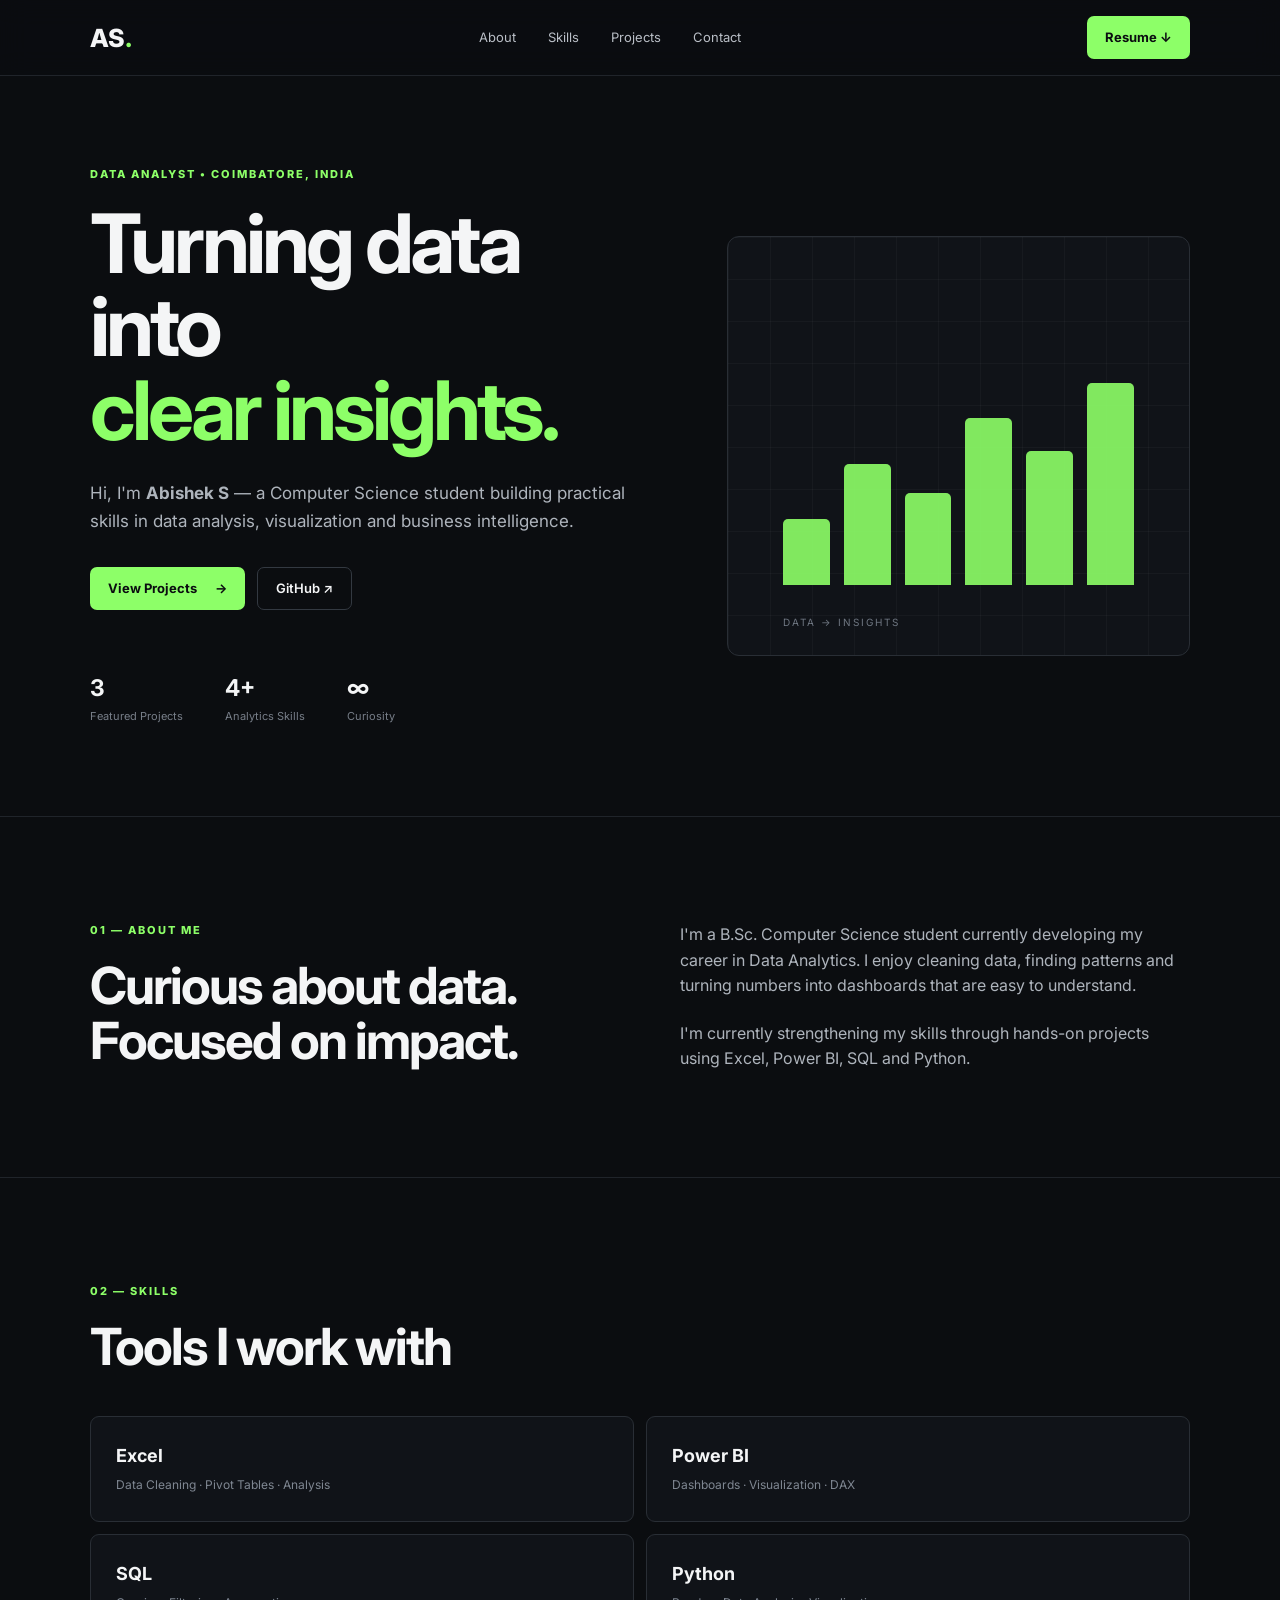
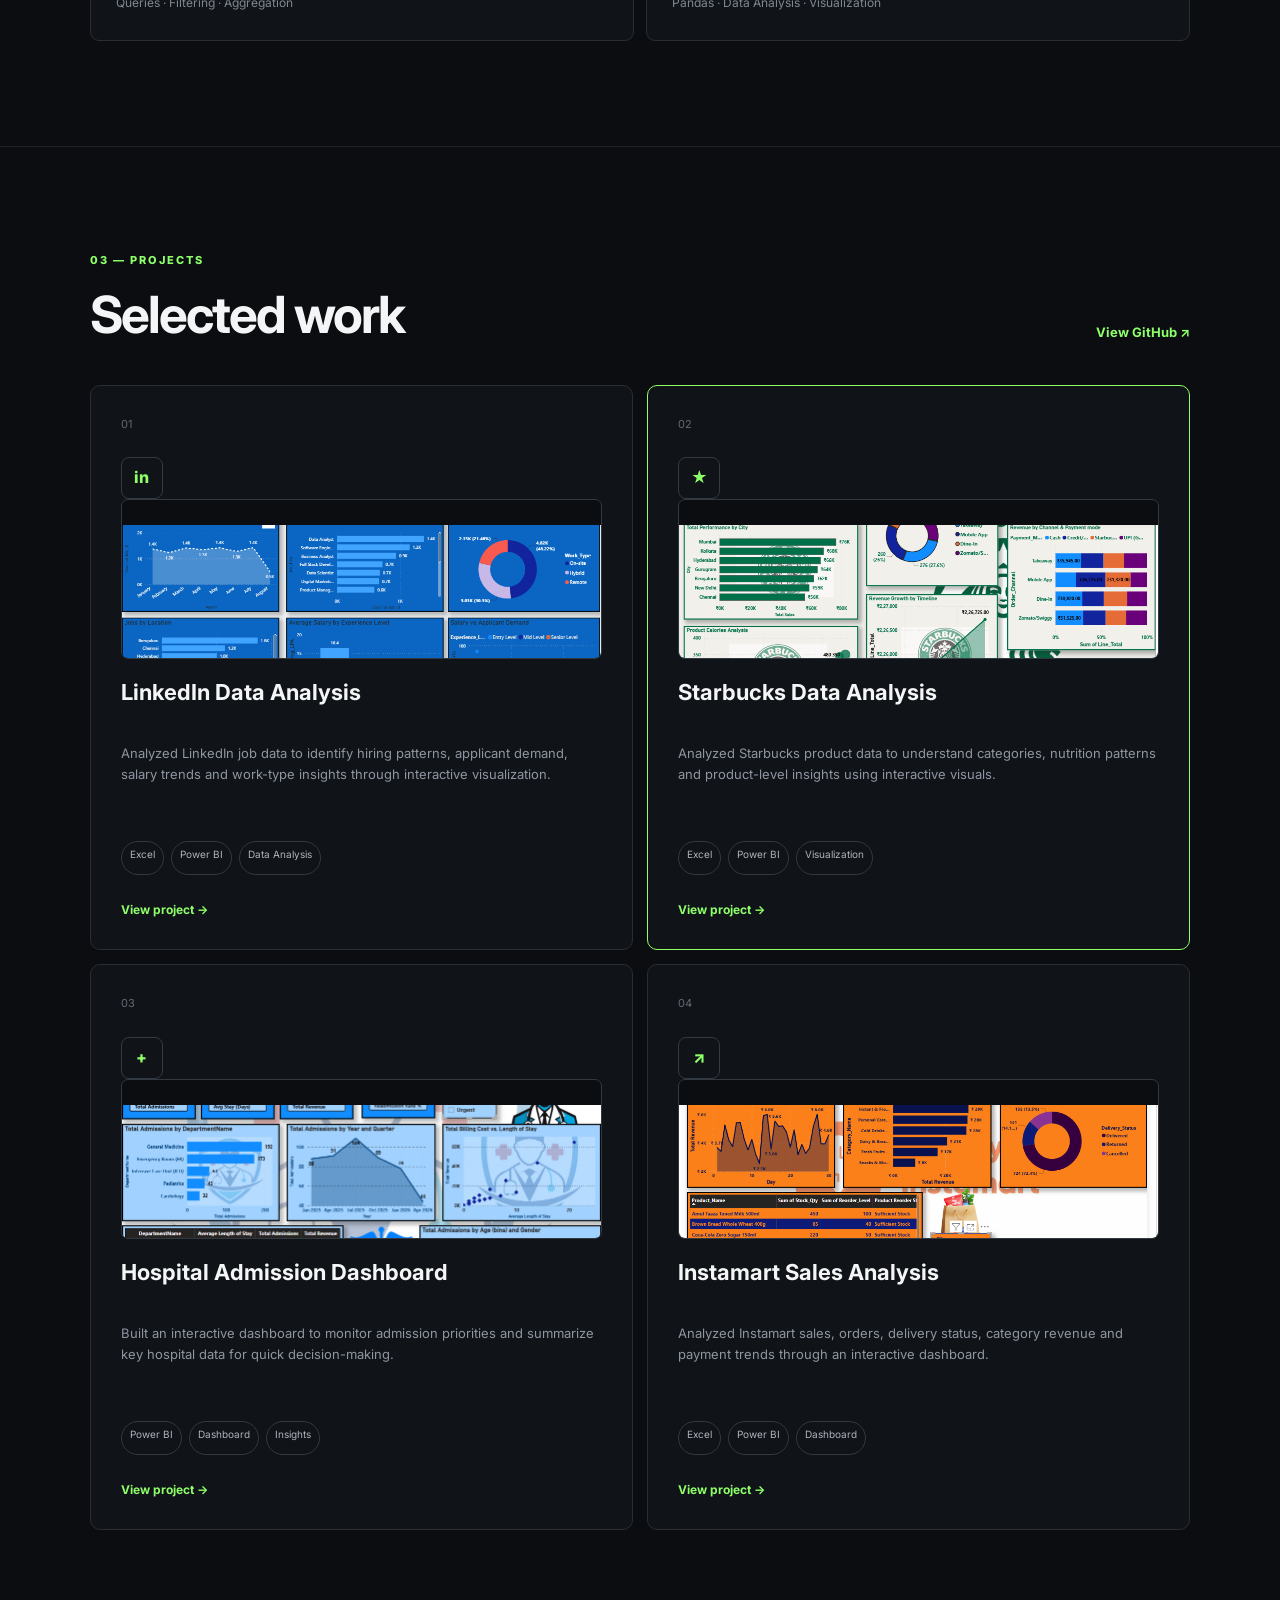
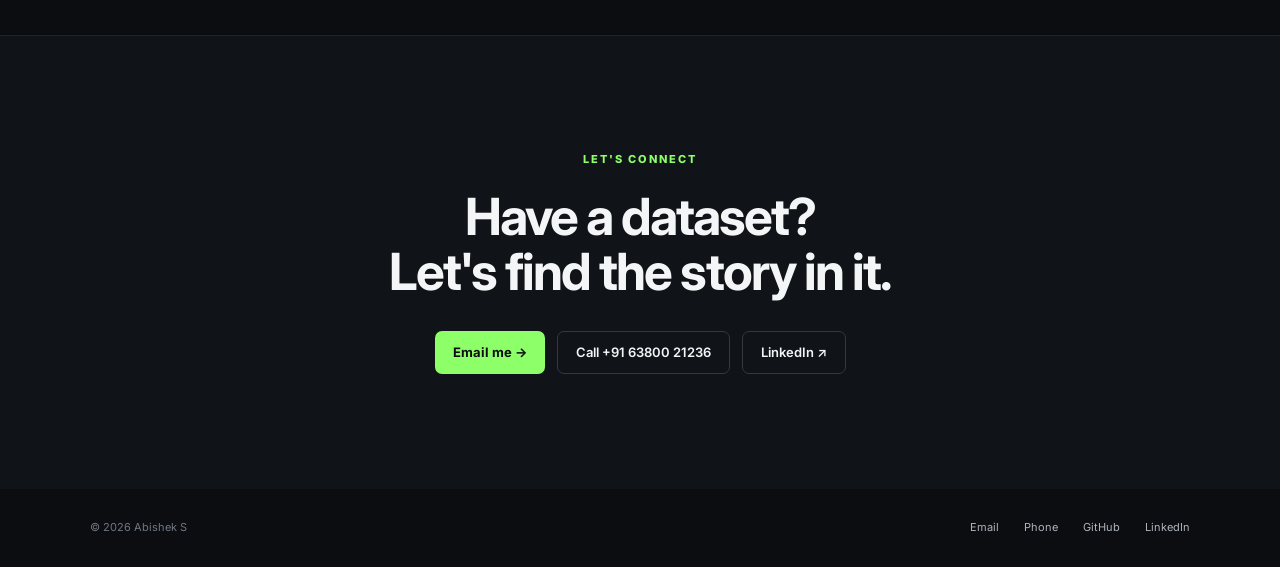
==== index-standalone.html @ acad7749 "Add files via upload" ====
<!DOCTYPE html>
<html lang="en">
<head>
  <meta charset="UTF-8">
  <meta name="viewport" content="width=device-width, initial-scale=1.0">
  <title>Abishek S | Data Analyst Portfolio</title>
  <meta name="description" content="Abishek S — Aspiring Data Analyst portfolio featuring LinkedIn, Starbucks and Hospital dashboard projects.">
  <link rel="preconnect" href="https://fonts.googleapis.com">
  <link rel="preconnect" href="https://fonts.gstatic.com" crossorigin>
  <link href="https://fonts.googleapis.com/css2?family=Inter:wght@400;500;600;700;800&display=swap" rel="stylesheet">
  <style>
*{box-sizing:border-box;margin:0;padding:0}html{scroll-behavior:smooth}body{font-family:Inter,Arial,sans-serif;background:#0b0d10;color:#f4f5f6;line-height:1.6}a{color:inherit;text-decoration:none}.nav{height:76px;display:flex;align-items:center;justify-content:space-between;padding:0 7%;border-bottom:1px solid #20242a;position:sticky;top:0;background:rgba(11,13,16,.88);backdrop-filter:blur(14px);z-index:10}.logo{font-size:25px;font-weight:800}.logo span,.eyebrow,.project-icon{color:#8dff68}.nav nav{display:flex;gap:32px}.nav nav a{font-size:13px;color:#b9bec6}.nav nav a:hover,.text-link:hover,footer a:hover{color:#8dff68}.nav-btn,.primary{background:#8dff68;color:#0b0d10;padding:11px 18px;border-radius:7px;font-weight:700;font-size:13px}.hero{min-height:690px;padding:90px 7%;display:grid;grid-template-columns:1.1fr .9fr;gap:70px;align-items:center;border-bottom:1px solid #20242a}.eyebrow{font-size:11px;font-weight:800;letter-spacing:2px;margin-bottom:18px}.hero h1{font-size:clamp(48px,7vw,82px);line-height:1.02;letter-spacing:-4px;margin-bottom:28px}.hero h1 span{color:#8dff68}.lead{max-width:620px;color:#aeb4bc;font-size:17px}.actions{display:flex;gap:12px;align-items:center;margin-top:32px}.primary{display:inline-flex;gap:18px;align-items:center}.secondary{border:1px solid #333941;padding:10px 18px;border-radius:7px;font-weight:600;font-size:13px}.quick-stats{display:flex;gap:42px;margin-top:60px}.quick-stats div{display:flex;flex-direction:column}.quick-stats strong{font-size:23px}.quick-stats span{font-size:11px;color:#777e88;margin-top:2px}.hero-card{height:420px;border:1px solid #292e35;background:#101318;position:relative;overflow:hidden;border-radius:12px}.grid-lines{position:absolute;inset:0;background-image:linear-gradient(#ffffff08 1px,transparent 1px),linear-gradient(90deg,#ffffff08 1px,transparent 1px);background-size:42px 42px}.chart{position:absolute;bottom:70px;left:12%;right:12%;height:220px;display:flex;align-items:end;gap:14px}.bar{flex:1;background:#8dff68;border-radius:5px 5px 0 0;opacity:.9}.b1{height:30%}.b2{height:55%}.b3{height:42%}.b4{height:76%}.b5{height:61%}.b6{height:92%}.chart-label{position:absolute;bottom:25px;left:12%;font-size:10px;letter-spacing:2px;color:#6f7782}.section{padding:105px 7%;border-bottom:1px solid #20242a}.split{display:grid;grid-template-columns:1fr 1fr;gap:80px}.section h2,.cta h2{font-size:clamp(34px,4vw,53px);line-height:1.08;letter-spacing:-2px}.about-text{max-width:600px;color:#aeb4bc;font-size:16px}.about-text p+p{margin-top:22px}.skill-grid{display:grid;grid-template-columns:repeat(2,1fr);gap:12px;margin-top:42px}.skill{padding:25px;border:1px solid #292e35;background:#101318;border-radius:9px}.skill b{font-size:18px;display:block}.skill span{color:#7f8792;font-size:12px}.section-head{display:flex;align-items:end;justify-content:space-between}.text-link{color:#8dff68;font-size:13px;font-weight:700}.project-grid{display:grid;grid-template-columns:repeat(3,1fr);gap:14px;margin-top:42px}.project{padding:30px;border:1px solid #292e35;background:#101318;border-radius:10px;min-height:365px;display:flex;flex-direction:column}.project.featured{border-color:#8dff68}.project-number{font-size:11px;color:#626a75}.project-icon{margin-top:24px;border:1px solid #343a42;width:42px;height:42px;border-radius:8px;display:grid;place-items:center;font-weight:800}.project h3{font-size:22px;margin:20px 0 10px}.project p{font-size:13px;color:#8e96a0}.tags{display:flex;flex-wrap:wrap;gap:7px;margin-top:20px}.tags span{font-size:10px;border:1px solid #333941;padding:4px 8px;border-radius:20px;color:#aeb4bc}.project>a{margin-top:auto;padding-top:25px;color:#8dff68;font-size:12px;font-weight:700}.cta{padding:115px 7%;text-align:center;background:#101318}.cta .eyebrow{margin-bottom:20px}.cta .actions{justify-content:center}footer{padding:30px 7%;display:flex;justify-content:space-between;color:#6f7782;font-size:11px}footer div{display:flex;gap:25px}footer a{color:#aeb4bc}@media(max-width:850px){.nav{padding:0 5%}.nav nav{display:none}.hero,.split{grid-template-columns:1fr}.hero{padding:70px 5%;min-height:auto}.hero-card{height:300px}.section{padding:75px 5%}.project-grid{grid-template-columns:1fr}.skill-grid{grid-template-columns:1fr}.quick-stats{gap:25px}.hero h1{letter-spacing:-2px}.section-head{align-items:start;gap:20px;flex-direction:column}footer{padding:25px 5%}}

.project-image{margin-top:18px;border:1px solid #333941;border-radius:7px;overflow:hidden;background:#0b0d10;height:135px;display:block}.project-image img{width:100%;height:100%;object-fit:cover;display:block}.project-image:hover{border-color:#8dff68}.project-placeholder{display:grid;place-items:center;text-align:center;color:#68717d;letter-spacing:.5px}.project-placeholder span{font-size:12px;font-weight:600}.project-placeholder small{font-size:9px;color:#4f5863;font-weight:400}.project h3{margin-top:16px}

/* Four-project layout */
.project-grid{grid-template-columns:repeat(2,minmax(0,1fr)) !important;align-items:stretch}
.project{display:flex;flex-direction:column;min-width:0}
.project-image{height:160px !important;display:block !important;overflow:hidden;border-radius:7px}
.project-image img{width:100%;height:100%;object-fit:cover;display:block}
.project h3{min-height:58px}
.project p{min-height:78px}
.project .tags{min-height:34px}
.project > a:last-child{margin-top:auto}
@media (max-width:800px){.project-grid{grid-template-columns:1fr !important}}

</style>
</head>
<body>
  <header class="nav">
    <a class="logo" href="#home">AS<span>.</span></a>
    <nav>
      <a href="#about">About</a>
      <a href="#skills">Skills</a>
      <a href="#projects">Projects</a>
      <a href="#contact">Contact</a>
    </nav>
    <a class="nav-btn" href="resume.pdf" download>Resume ↓</a>
  </header>

  <main>
    <section id="home" class="hero">
      <div class="hero-copy">
        <p class="eyebrow">DATA ANALYST • COIMBATORE, INDIA</p>
        <h1>Turning data into<br><span>clear insights.</span></h1>
        <p class="lead">Hi, I'm <strong>Abishek S</strong> — a Computer Science student building practical skills in data analysis, visualization and business intelligence.</p>
        <div class="actions">
          <a class="primary" href="#projects">View Projects <span>→</span></a>
          <a class="secondary" href="https://github.com/Abie8" target="_blank" rel="noopener">GitHub ↗</a>
        </div>
        <div class="quick-stats">
          <div><strong>3</strong><span>Featured Projects</span></div>
          <div><strong>4+</strong><span>Analytics Skills</span></div>
          <div><strong>∞</strong><span>Curiosity</span></div>
        </div>
      </div>
      <div class="hero-card">
        <div class="grid-lines"></div>
        <div class="chart">
          <div class="bar b1"></div><div class="bar b2"></div><div class="bar b3"></div>
          <div class="bar b4"></div><div class="bar b5"></div><div class="bar b6"></div>
        </div>
        <div class="chart-label">DATA → INSIGHTS</div>
      </div>
    </section>

    <section id="about" class="section split">
      <div>
        <p class="eyebrow">01 — ABOUT ME</p>
        <h2>Curious about data.<br>Focused on impact.</h2>
      </div>
      <div class="about-text">
        <p>I'm a B.Sc. Computer Science student currently developing my career in Data Analytics. I enjoy cleaning data, finding patterns and turning numbers into dashboards that are easy to understand.</p>
        <p>I'm currently strengthening my skills through hands-on projects using Excel, Power BI, SQL and Python.</p>
      </div>
    </section>

    <section id="skills" class="section">
      <p class="eyebrow">02 — SKILLS</p>
      <h2>Tools I work with</h2>
      <div class="skill-grid">
        <div class="skill"><b>Excel</b><span>Data Cleaning · Pivot Tables · Analysis</span></div>
        <div class="skill"><b>Power BI</b><span>Dashboards · Visualization · DAX</span></div>
        <div class="skill"><b>SQL</b><span>Queries · Filtering · Aggregation</span></div>
        <div class="skill"><b>Python</b><span>Pandas · Data Analysis · Visualization</span></div>
      </div>
    </section>

    <section id="projects" class="section">
      <div class="section-head">
        <div>
          <p class="eyebrow">03 — PROJECTS</p>
          <h2>Selected work</h2>
        </div>
        <a class="text-link" href="https://github.com/Abie8" target="_blank" rel="noopener">View GitHub ↗</a>
      </div>

      <div class="project-grid">
        <article class="project">
          <div class="project-number">01</div>
          <div class="project-icon">in</div>
          <a class="project-image" href="linkedin-dashboard.png" target="_blank" rel="noopener">
            <img src="linkedin-dashboard.png" alt="LinkedIn Data Analysis Dashboard">
          </a>
          <h3>LinkedIn Data Analysis</h3>
          <p>Analyzed LinkedIn job data to identify hiring patterns, applicant demand, salary trends and work-type insights through interactive visualization.</p>
          <div class="tags"><span>Excel</span><span>Power BI</span><span>Data Analysis</span></div>
          <a href="linkedin-dashboard.png" target="_blank" rel="noopener">View project →</a>
        </article>

        <article class="project featured">
          <div class="project-number">02</div>
          <div class="project-icon">★</div>
          <a class="project-image" href="starbucks-dashboard.png" target="_blank" rel="noopener">
            <img src="starbucks-dashboard.png" alt="Starbucks Revenue and Operations Dashboard">
          </a>
          <h3>Starbucks Data Analysis</h3>
          <p>Analyzed Starbucks product data to understand categories, nutrition patterns and product-level insights using interactive visuals.</p>
          <div class="tags"><span>Excel</span><span>Power BI</span><span>Visualization</span></div>
          <a href="starbucks-dashboard.png" target="_blank" rel="noopener">View project →</a>
        </article>

        <article class="project">
          <div class="project-number">03</div>
          <div class="project-icon">+</div>
          <a class="project-image" href="healthcare-dashboard.png" target="_blank" rel="noopener">
            <img src="healthcare-dashboard.png" alt="Healthcare Operations and Clinical Analytics Dashboard">
          </a>
          <h3>Hospital Admission Dashboard</h3>
          <p>Built an interactive dashboard to monitor admission priorities and summarize key hospital data for quick decision-making.</p>
          <div class="tags"><span>Power BI</span><span>Dashboard</span><span>Insights</span></div>
          <a href="healthcare-dashboard.png" target="_blank" rel="noopener">View project →</a>
        </article>

        <article class="project">
          <div class="project-number">04</div>
          <div class="project-icon">↗</div>
          <a class="project-image" href="instamart-dashboard.png" target="_blank" rel="noopener">
            <img src="instamart-dashboard.png" alt="Swiggy Instamart Sales Dashboard">
          </a>
          <h3>Instamart Sales Analysis</h3>
          <p>Analyzed Instamart sales, orders, delivery status, category revenue and payment trends through an interactive dashboard.</p>
          <div class="tags"><span>Excel</span><span>Power BI</span><span>Dashboard</span></div>
          <a href="instamart-dashboard.png" target="_blank" rel="noopener">View project →</a>
        </article>
      </div>
    </section>

    <section class="cta">
      <p class="eyebrow">LET'S CONNECT</p>
      <h2>Have a dataset?<br>Let's find the story in it.</h2>
      <div class="actions">
        <a class="primary" href="mailto:abisrinivasan1008@gmail.com">Email me →</a>
        <a class="secondary" href="tel:+916380021236">Call +91 63800 21236</a>
        <a class="secondary" href="https://www.linkedin.com/in/abishek-s-b000a7376/" target="_blank" rel="noopener">LinkedIn ↗</a>
      </div>
    </section>
  </main>

  <footer id="contact">
    <span>© 2026 Abishek S</span>
    <div>
      <a href="mailto:abisrinivasan1008@gmail.com">Email</a>
      <a href="tel:+916380021236">Phone</a>
      <a href="https://github.com/Abie8" target="_blank" rel="noopener">GitHub</a>
      <a href="https://www.linkedin.com/in/abishek-s-b000a7376/" target="_blank" rel="noopener">LinkedIn</a>
    </div>
  </footer>
  <script src="script.js"></script>
</body>
</html>
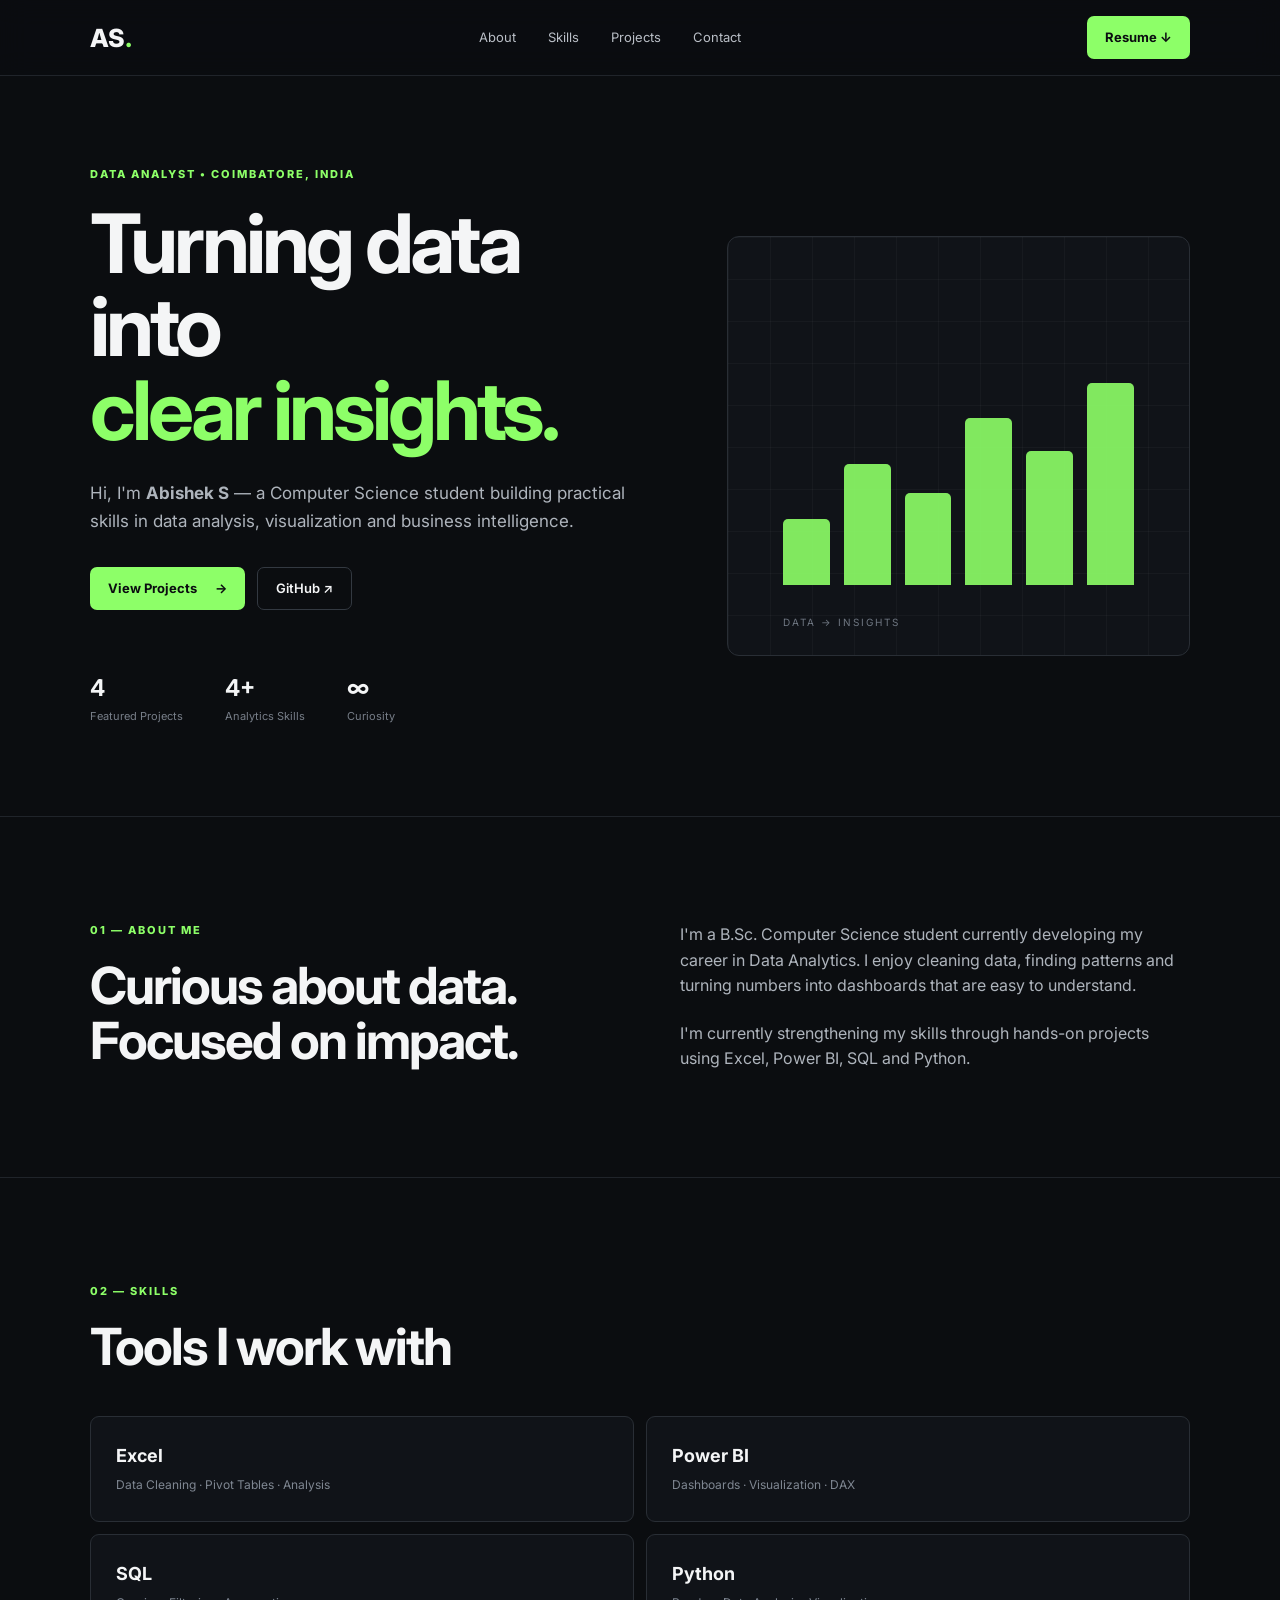
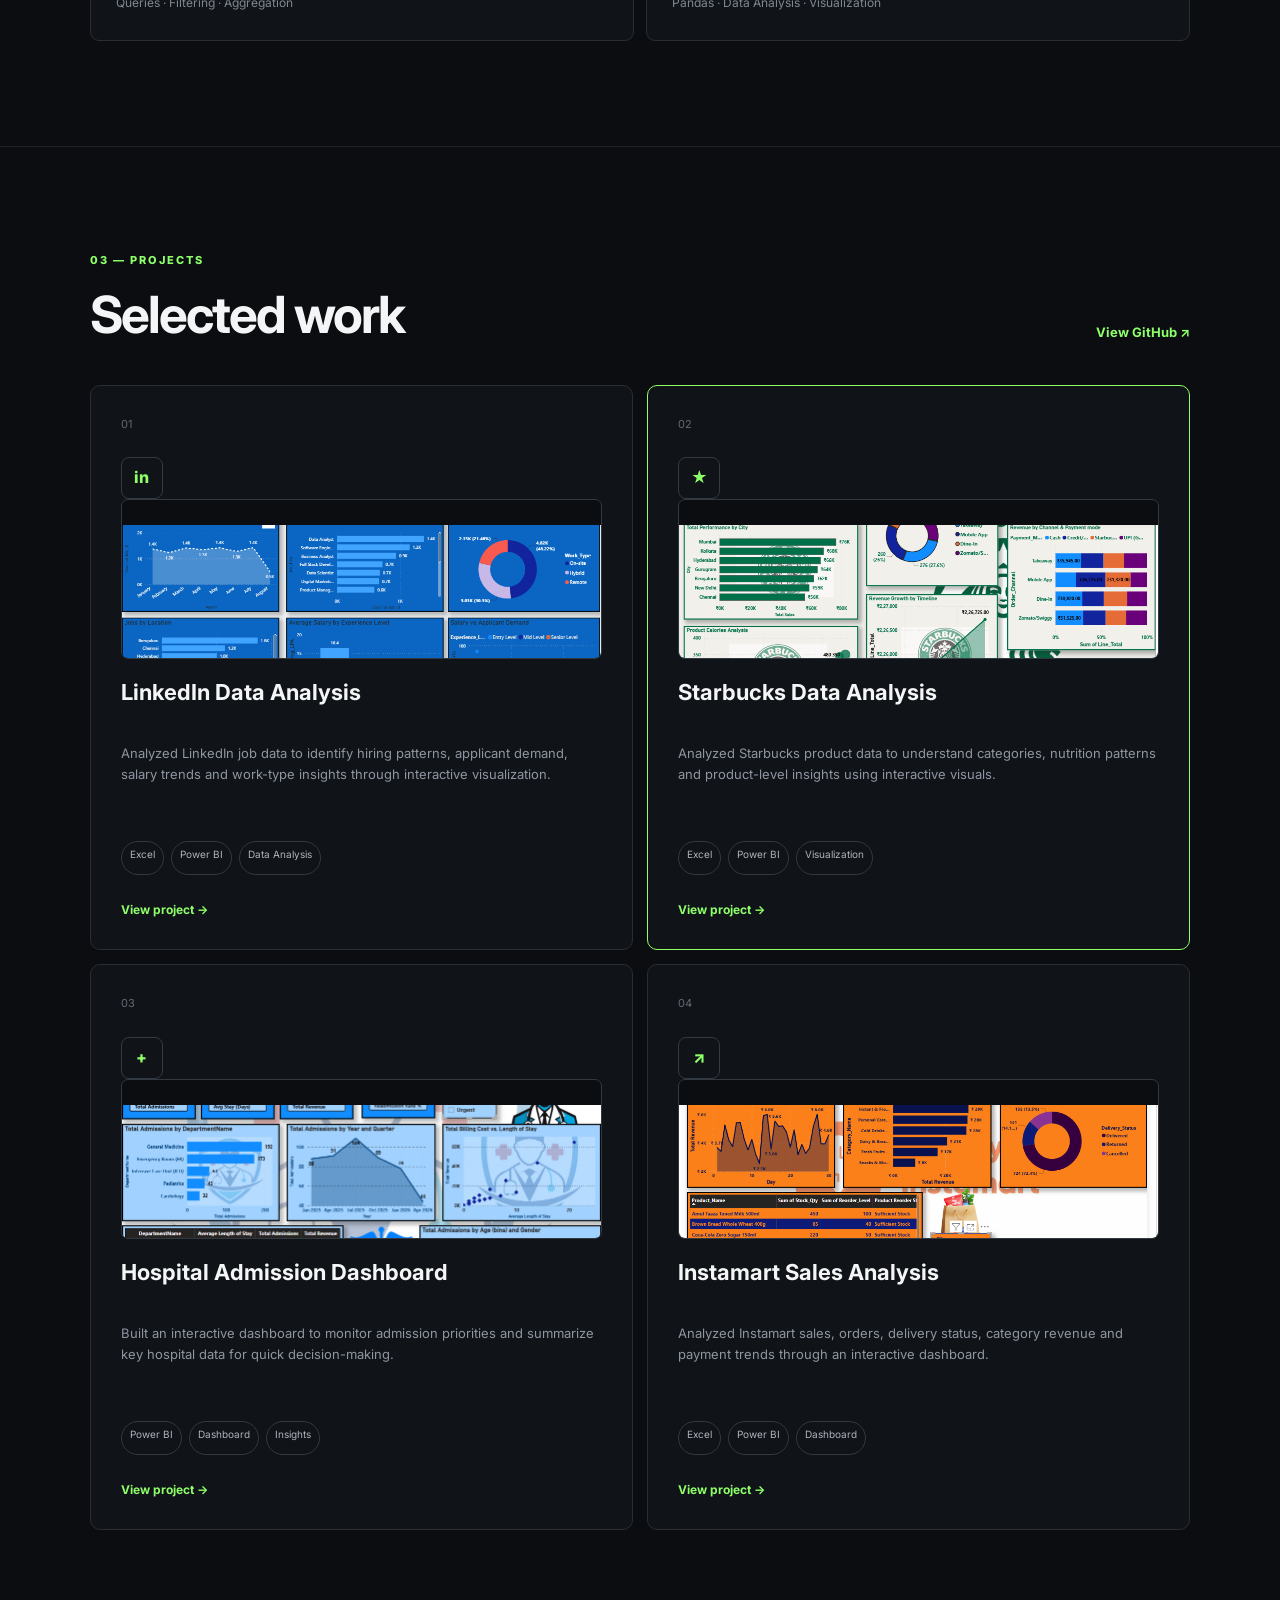
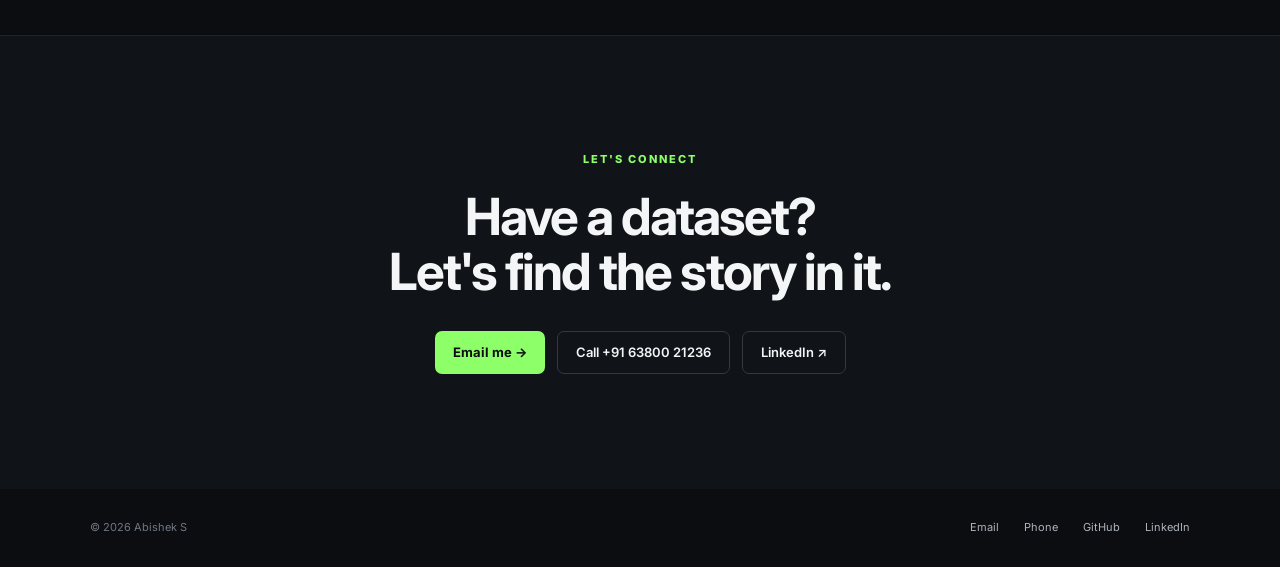
==== commit d8411dbc: "Add files via upload" ====
--- a/index-standalone.html
+++ b/index-standalone.html
@@ -1,6 +1,7 @@
 <!DOCTYPE html>
 <html lang="en">
 <head>
+  <link rel="icon" type="image/svg+xml" href="data-favicon.svg">
   <meta charset="UTF-8">
   <meta name="viewport" content="width=device-width, initial-scale=1.0">
   <title>Abishek S | Data Analyst Portfolio</title>
@@ -35,7 +36,7 @@
       <a href="#projects">Projects</a>
       <a href="#contact">Contact</a>
     </nav>
-    <a class="nav-btn" href="resume.pdf" download>Resume ↓</a>
+    <a class="nav-btn" href="resume-viewer.html" download>Resume ↓</a>
   </header>
 
   <main>
@@ -49,7 +50,7 @@
           <a class="secondary" href="https://github.com/Abie8" target="_blank" rel="noopener">GitHub ↗</a>
         </div>
         <div class="quick-stats">
-          <div><strong>3</strong><span>Featured Projects</span></div>
+          <div><strong>4</strong><span>Featured Projects</span></div>
           <div><strong>4+</strong><span>Analytics Skills</span></div>
           <div><strong>∞</strong><span>Curiosity</span></div>
         </div>
@@ -99,49 +100,49 @@
         <article class="project">
           <div class="project-number">01</div>
           <div class="project-icon">in</div>
-          <a class="project-image" href="linkedin-dashboard.png" target="_blank" rel="noopener">
+          <a class="project-image" href="linkedin-project.html" target="_blank" rel="noopener">
             <img src="linkedin-dashboard.png" alt="LinkedIn Data Analysis Dashboard">
           </a>
           <h3>LinkedIn Data Analysis</h3>
           <p>Analyzed LinkedIn job data to identify hiring patterns, applicant demand, salary trends and work-type insights through interactive visualization.</p>
           <div class="tags"><span>Excel</span><span>Power BI</span><span>Data Analysis</span></div>
-          <a href="linkedin-dashboard.png" target="_blank" rel="noopener">View project →</a>
+          <a href="linkedin-project.html" target="_blank" rel="noopener">View project →</a>
         </article>
 
         <article class="project featured">
           <div class="project-number">02</div>
           <div class="project-icon">★</div>
-          <a class="project-image" href="starbucks-dashboard.png" target="_blank" rel="noopener">
+          <a class="project-image" href="starbucks-project.html" target="_blank" rel="noopener">
             <img src="starbucks-dashboard.png" alt="Starbucks Revenue and Operations Dashboard">
           </a>
           <h3>Starbucks Data Analysis</h3>
           <p>Analyzed Starbucks product data to understand categories, nutrition patterns and product-level insights using interactive visuals.</p>
           <div class="tags"><span>Excel</span><span>Power BI</span><span>Visualization</span></div>
-          <a href="starbucks-dashboard.png" target="_blank" rel="noopener">View project →</a>
+          <a href="starbucks-project.html" target="_blank" rel="noopener">View project →</a>
         </article>
 
         <article class="project">
           <div class="project-number">03</div>
           <div class="project-icon">+</div>
-          <a class="project-image" href="healthcare-dashboard.png" target="_blank" rel="noopener">
+          <a class="project-image" href="healthcare-project.html" target="_blank" rel="noopener">
             <img src="healthcare-dashboard.png" alt="Healthcare Operations and Clinical Analytics Dashboard">
           </a>
           <h3>Hospital Admission Dashboard</h3>
           <p>Built an interactive dashboard to monitor admission priorities and summarize key hospital data for quick decision-making.</p>
           <div class="tags"><span>Power BI</span><span>Dashboard</span><span>Insights</span></div>
-          <a href="healthcare-dashboard.png" target="_blank" rel="noopener">View project →</a>
+          <a href="healthcare-project.html" target="_blank" rel="noopener">View project →</a>
         </article>
 
         <article class="project">
           <div class="project-number">04</div>
           <div class="project-icon">↗</div>
-          <a class="project-image" href="instamart-dashboard.png" target="_blank" rel="noopener">
+          <a class="project-image" href="instamart-project.html" target="_blank" rel="noopener">
             <img src="instamart-dashboard.png" alt="Swiggy Instamart Sales Dashboard">
           </a>
           <h3>Instamart Sales Analysis</h3>
           <p>Analyzed Instamart sales, orders, delivery status, category revenue and payment trends through an interactive dashboard.</p>
           <div class="tags"><span>Excel</span><span>Power BI</span><span>Dashboard</span></div>
-          <a href="instamart-dashboard.png" target="_blank" rel="noopener">View project →</a>
+          <a href="instamart-project.html" target="_blank" rel="noopener">View project →</a>
         </article>
       </div>
     </section>
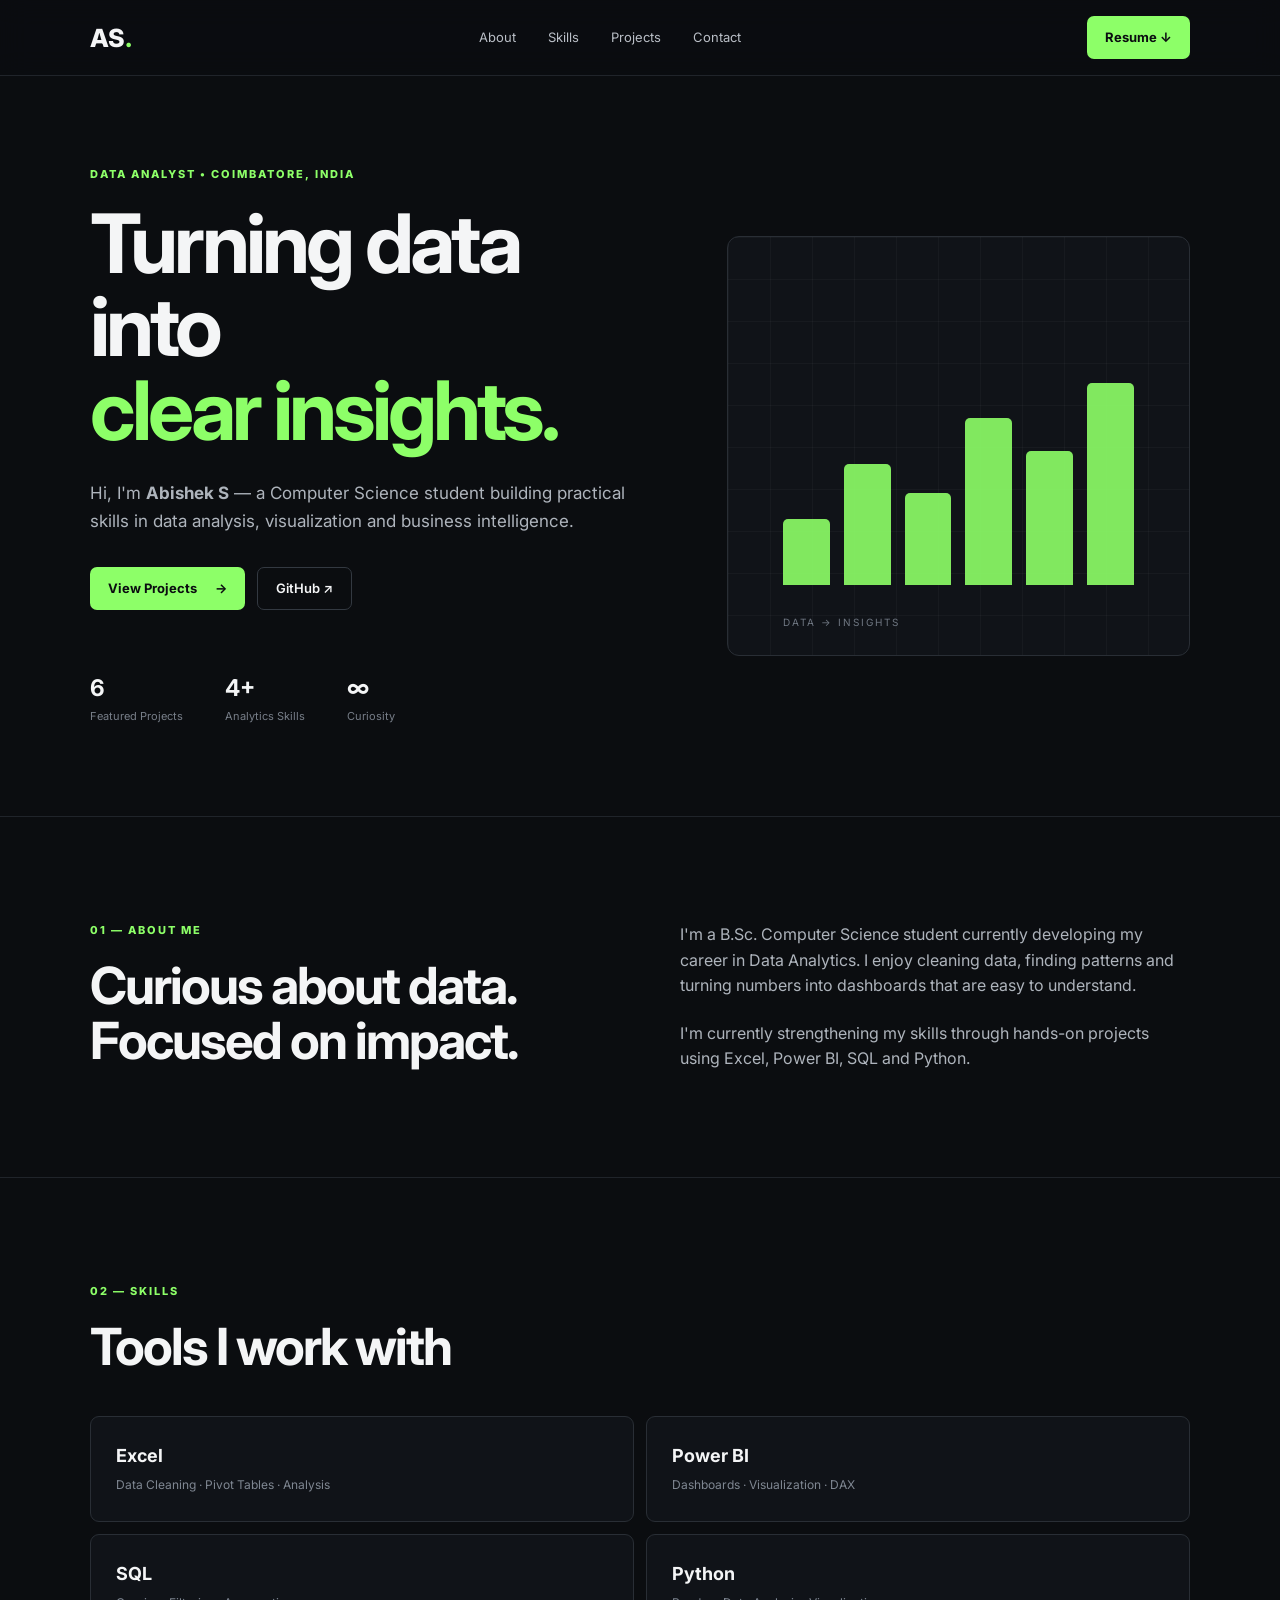
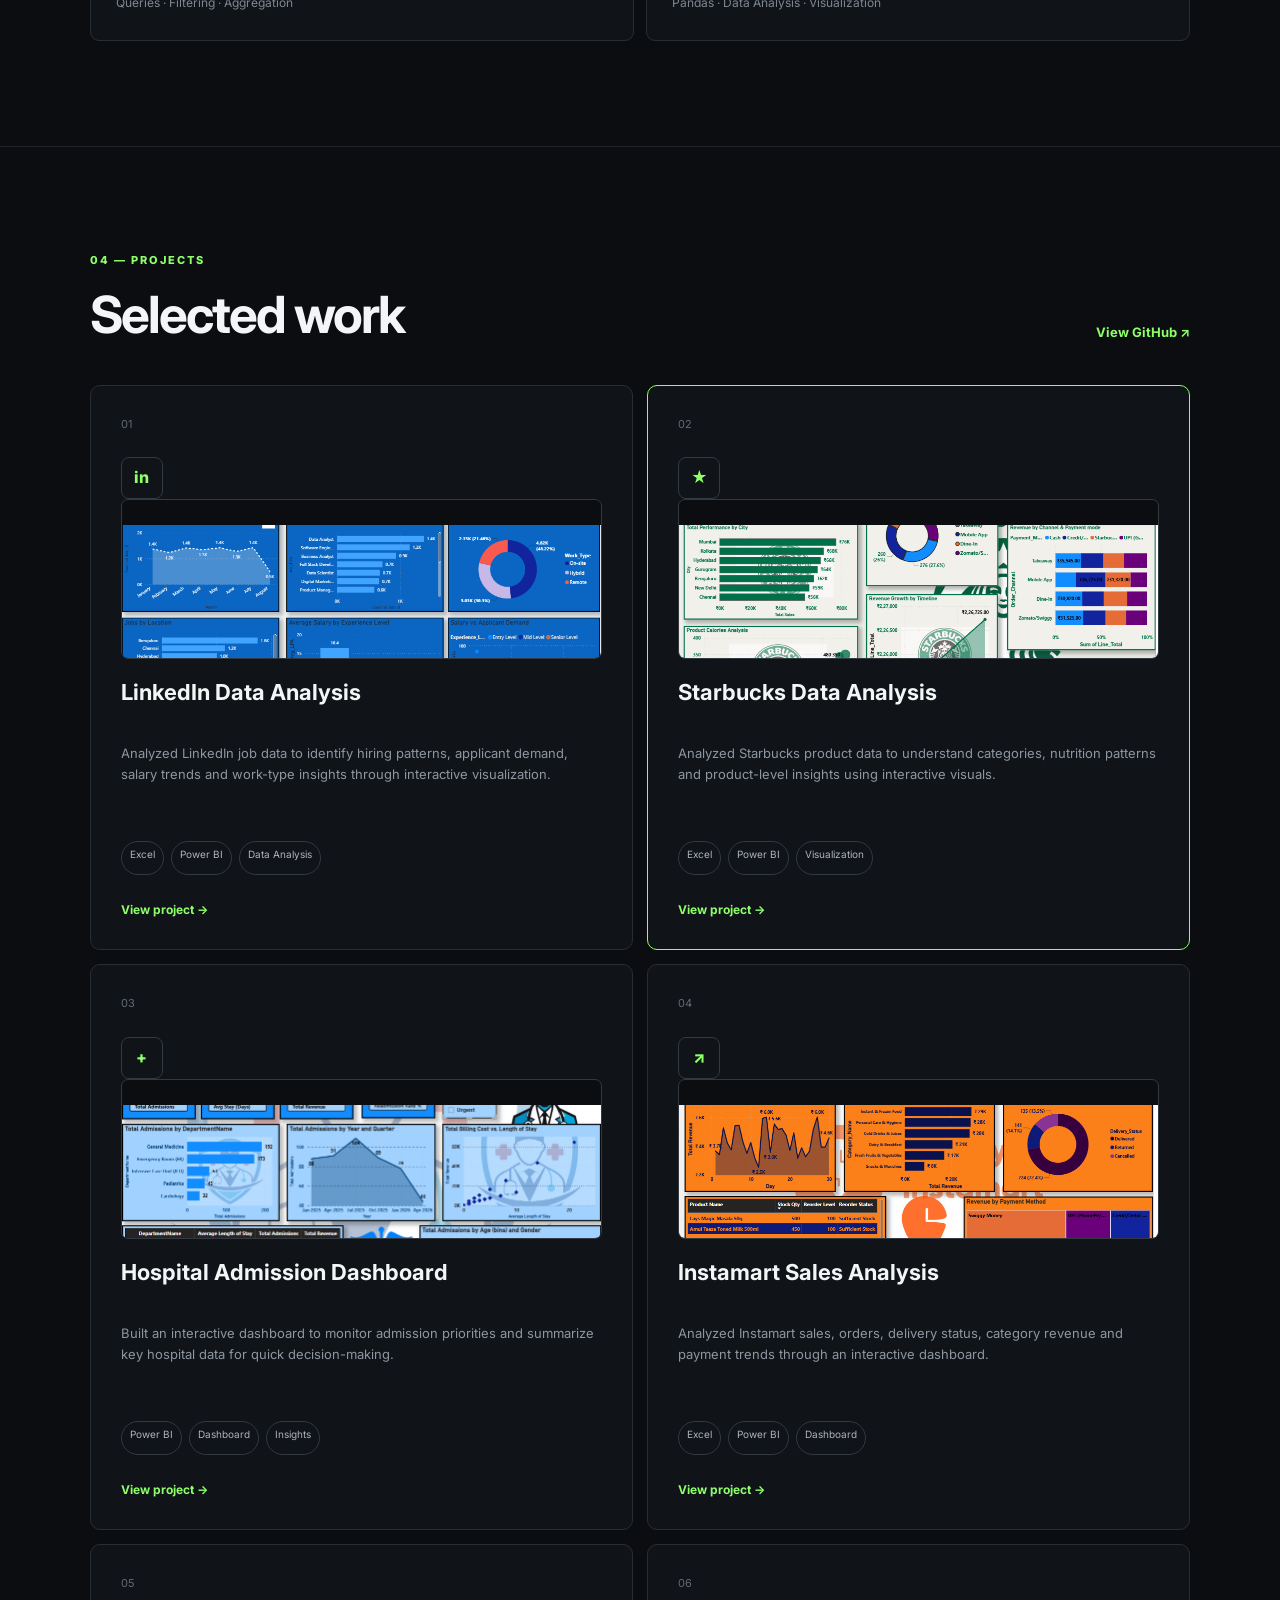
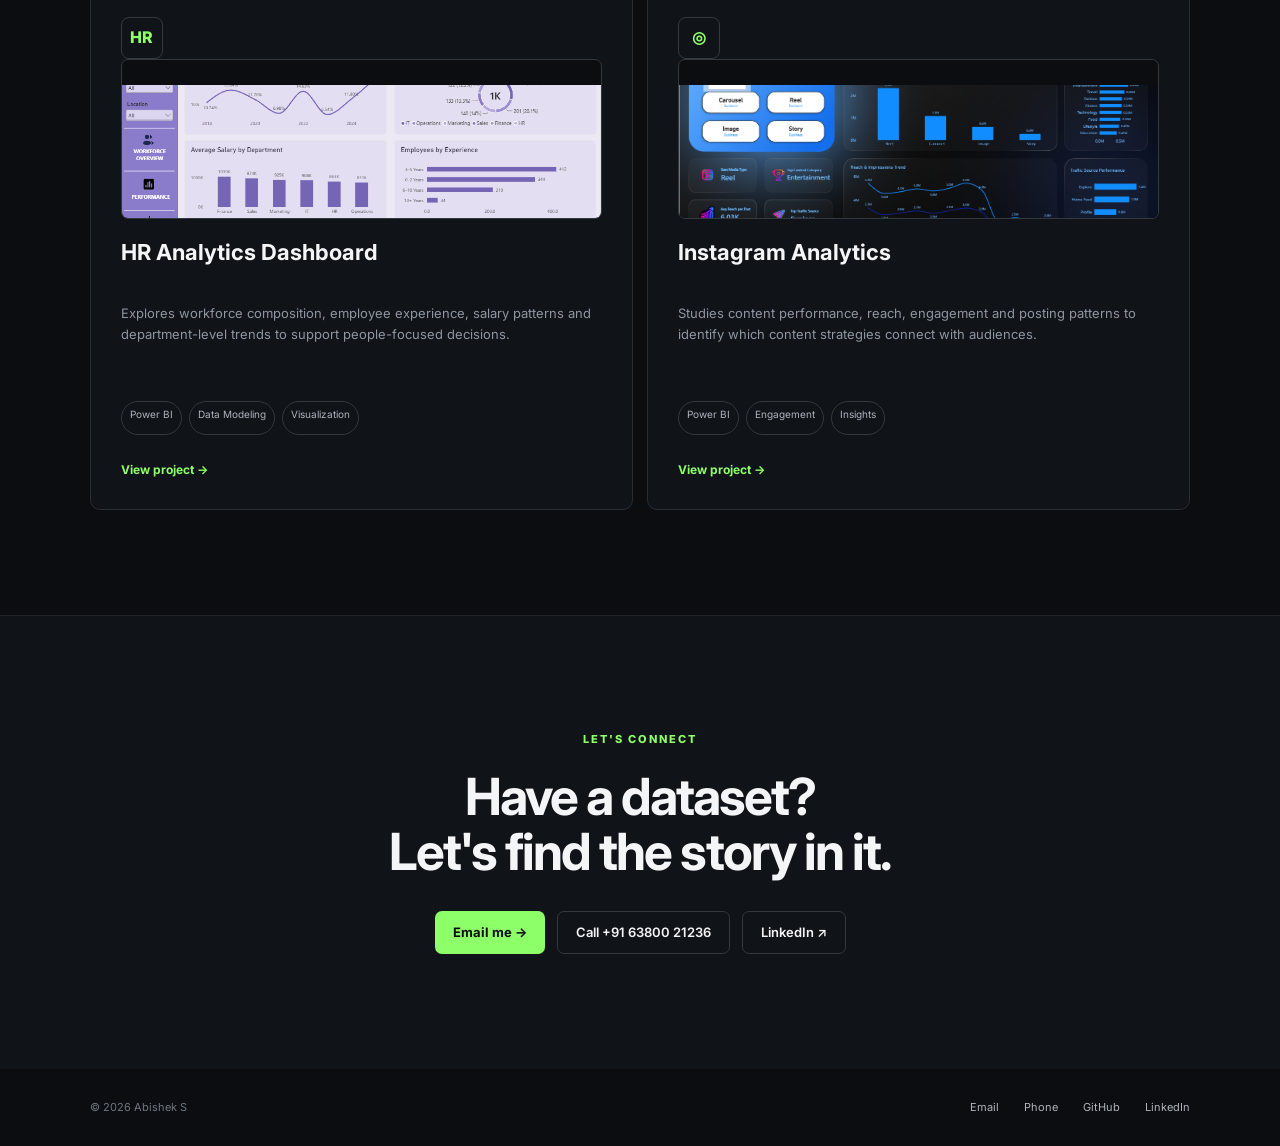
==== commit 8e4f9d9e: "Add files via upload" ====
--- a/index-standalone.html
+++ b/index-standalone.html
@@ -5,7 +5,7 @@
   <meta charset="UTF-8">
   <meta name="viewport" content="width=device-width, initial-scale=1.0">
   <title>Abishek S | Data Analyst Portfolio</title>
-  <meta name="description" content="Abishek S — Aspiring Data Analyst portfolio featuring LinkedIn, Starbucks and Hospital dashboard projects.">
+  <meta name="description" content="Abishek S — Aspiring Data Analyst portfolio featuring six data analytics portfolio projects across LinkedIn, Starbucks, healthcare, Instamart, HR and Instagram.">
   <link rel="preconnect" href="https://fonts.googleapis.com">
   <link rel="preconnect" href="https://fonts.gstatic.com" crossorigin>
   <link href="https://fonts.googleapis.com/css2?family=Inter:wght@400;500;600;700;800&display=swap" rel="stylesheet">
@@ -24,6 +24,27 @@
 .project .tags{min-height:34px}
 .project > a:last-child{margin-top:auto}
 @media (max-width:800px){.project-grid{grid-template-columns:1fr !important}}
+
+.education-grid{display:grid;grid-template-columns:repeat(2,minmax(0,1fr));gap:18px}
+.education-card{display:flex;gap:20px;align-items:flex-start;padding:24px;border:1px solid #30363d;border-radius:12px;background:#11151a}
+.education-year{font-size:14px;font-weight:800;color:#86ff62;min-width:52px;padding-top:4px}
+.education-card h3{margin:0 0 8px;font-size:20px}
+.education-card p{margin:0 0 10px;color:#b9c0c8;line-height:1.5}
+.education-meta{font-size:13px;color:#86ff62}
+@media (max-width:800px){.education-grid{grid-template-columns:1fr}}
+
+.cert-grid{display:grid;grid-template-columns:repeat(2,minmax(0,1fr));gap:18px}
+.cert-card{display:flex;gap:18px;align-items:flex-start;padding:24px;border:1px solid #30363d;border-radius:12px;background:#11151a}
+.cert-icon{width:42px;height:42px;border-radius:10px;display:grid;place-items:center;background:#86ff62;color:#0b0d10;font-weight:900;font-size:20px;flex:none}
+.cert-card h3{margin:0 0 8px;font-size:19px}
+.cert-card p{margin:0;color:#b9c0c8;line-height:1.5}
+.github-cta{padding-top:10px}
+.cta-box{display:flex;align-items:center;justify-content:space-between;gap:24px;padding:30px;border:1px solid #30363d;border-radius:14px;background:#11151a}
+.cta-box span{color:#86ff62;font-size:13px;font-weight:800;letter-spacing:1px}
+.cta-box h2{margin:8px 0;font-size:28px}
+.cta-box p{margin:0;color:#b9c0c8}
+.cta-button{display:inline-block;background:#86ff62;color:#0b0d10;padding:13px 20px;border-radius:8px;text-decoration:none;font-weight:800;white-space:nowrap}
+@media (max-width:800px){.cert-grid{grid-template-columns:1fr}.cta-box{flex-direction:column;align-items:flex-start}}
 
 </style>
 </head>
@@ -50,7 +71,7 @@
           <a class="secondary" href="https://github.com/Abie8" target="_blank" rel="noopener">GitHub ↗</a>
         </div>
         <div class="quick-stats">
-          <div><strong>4</strong><span>Featured Projects</span></div>
+          <div><strong>6</strong><span>Featured Projects</span></div>
           <div><strong>4+</strong><span>Analytics Skills</span></div>
           <div><strong>∞</strong><span>Curiosity</span></div>
         </div>
@@ -90,7 +111,7 @@
     <section id="projects" class="section">
       <div class="section-head">
         <div>
-          <p class="eyebrow">03 — PROJECTS</p>
+          <p class="eyebrow">04 — PROJECTS</p>
           <h2>Selected work</h2>
         </div>
         <a class="text-link" href="https://github.com/Abie8" target="_blank" rel="noopener">View GitHub ↗</a>
@@ -143,6 +164,30 @@
           <p>Analyzed Instamart sales, orders, delivery status, category revenue and payment trends through an interactive dashboard.</p>
           <div class="tags"><span>Excel</span><span>Power BI</span><span>Dashboard</span></div>
           <a href="instamart-project.html" target="_blank" rel="noopener">View project →</a>
+        </article>
+
+        <article class="project">
+          <div class="project-number">05</div>
+          <div class="project-icon">HR</div>
+          <a class="project-image" href="hr-analytics-project.html" target="_blank" rel="noopener">
+            <img src="hr-analytics-dashboard.png" alt="HR Analytics Dashboard preview">
+          </a>
+          <h3>HR Analytics Dashboard</h3>
+          <p>Explores workforce composition, employee experience, salary patterns and department-level trends to support people-focused decisions.</p>
+          <div class="tags"><span>Power BI</span><span>Data Modeling</span><span>Visualization</span></div>
+          <a href="hr-analytics-project.html" target="_blank" rel="noopener">View project →</a>
+        </article>
+
+        <article class="project">
+          <div class="project-number">06</div>
+          <div class="project-icon">◎</div>
+          <a class="project-image" href="instagram-analytics-project.html" target="_blank" rel="noopener">
+            <img src="instagram-analytics-dashboard.png" alt="Instagram Analytics Dashboard preview">
+          </a>
+          <h3>Instagram Analytics</h3>
+          <p>Studies content performance, reach, engagement and posting patterns to identify which content strategies connect with audiences.</p>
+          <div class="tags"><span>Power BI</span><span>Engagement</span><span>Insights</span></div>
+          <a href="instagram-analytics-project.html" target="_blank" rel="noopener">View project →</a>
         </article>
       </div>
     </section>
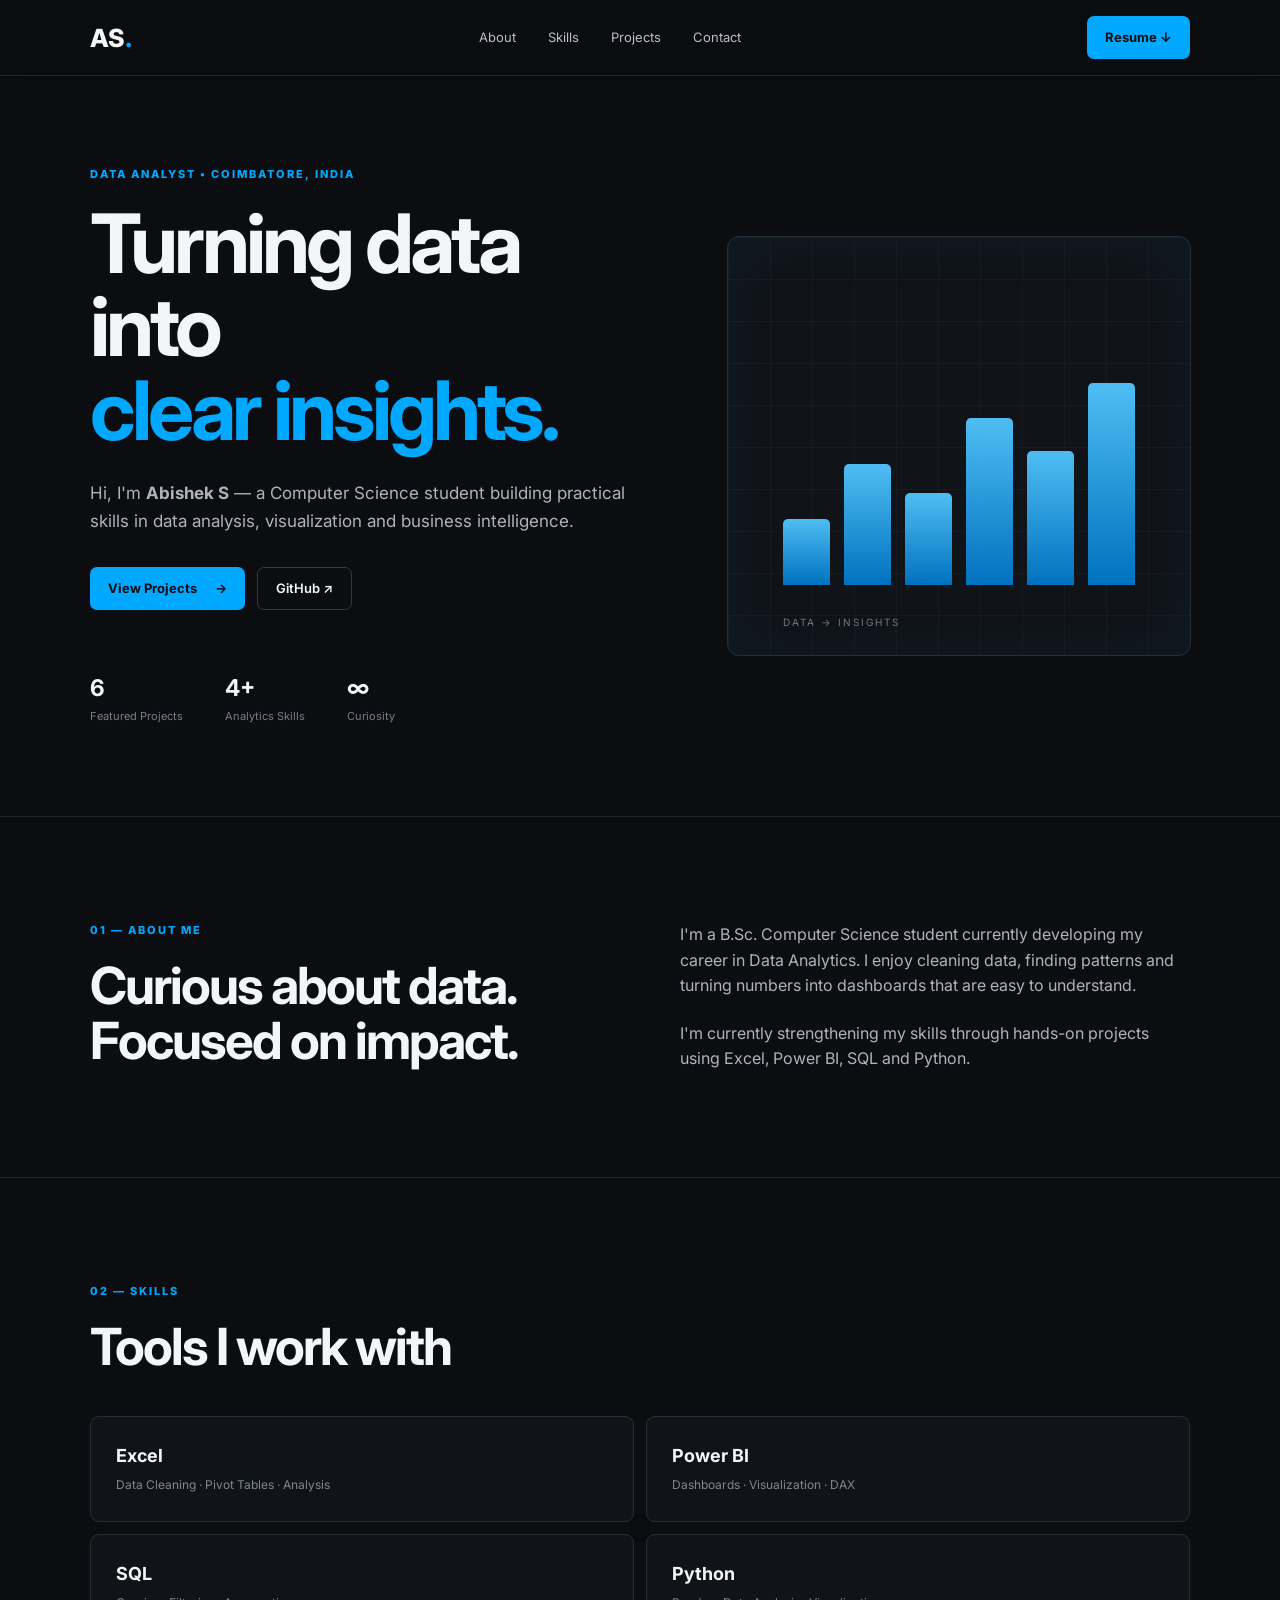
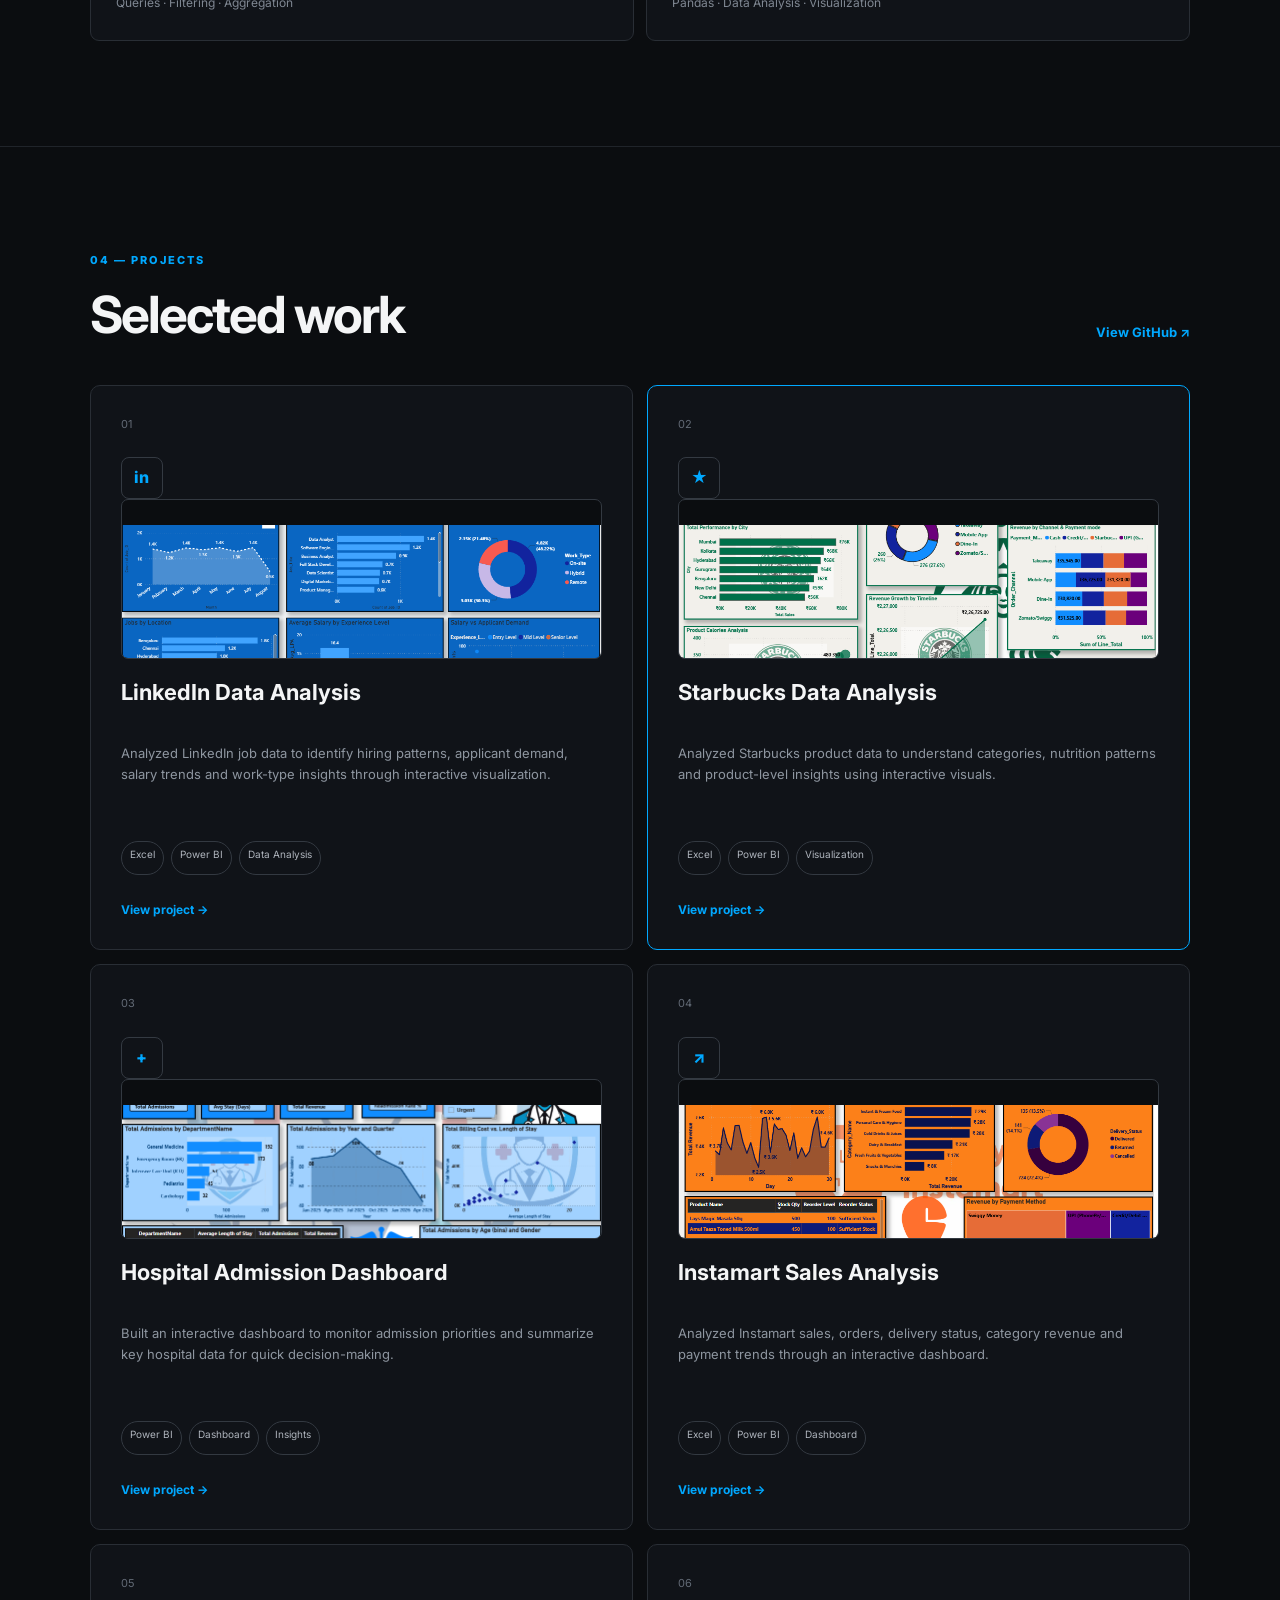
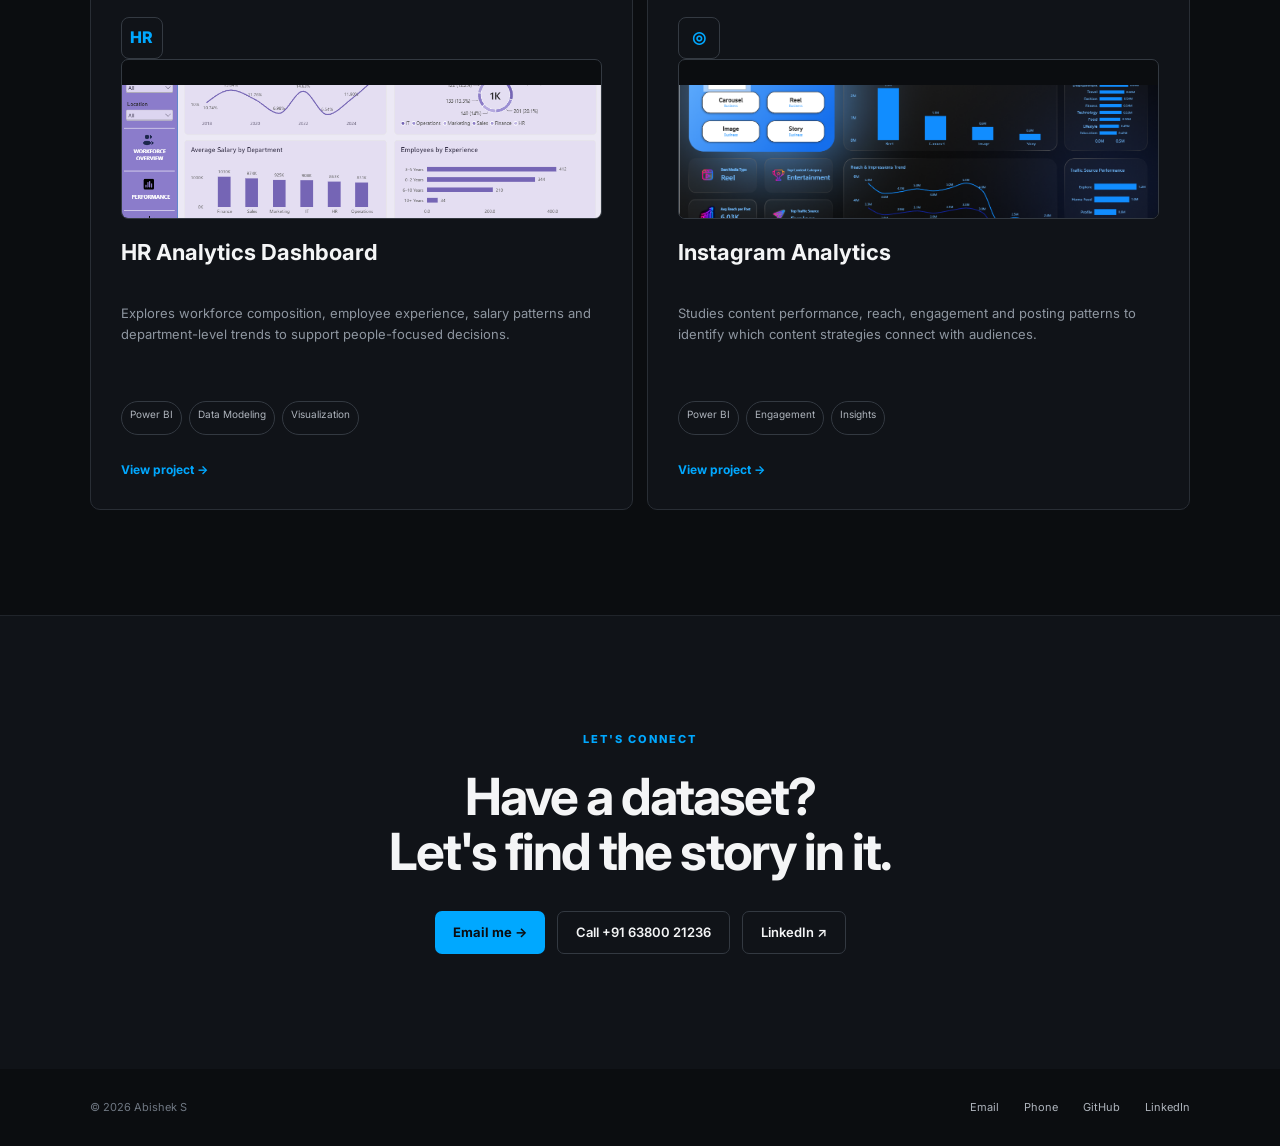
==== commit 6eb3abd0: "Add files via upload" ====
--- a/index-standalone.html
+++ b/index-standalone.html
@@ -10,9 +10,9 @@
   <link rel="preconnect" href="https://fonts.gstatic.com" crossorigin>
   <link href="https://fonts.googleapis.com/css2?family=Inter:wght@400;500;600;700;800&display=swap" rel="stylesheet">
   <style>
-*{box-sizing:border-box;margin:0;padding:0}html{scroll-behavior:smooth}body{font-family:Inter,Arial,sans-serif;background:#0b0d10;color:#f4f5f6;line-height:1.6}a{color:inherit;text-decoration:none}.nav{height:76px;display:flex;align-items:center;justify-content:space-between;padding:0 7%;border-bottom:1px solid #20242a;position:sticky;top:0;background:rgba(11,13,16,.88);backdrop-filter:blur(14px);z-index:10}.logo{font-size:25px;font-weight:800}.logo span,.eyebrow,.project-icon{color:#8dff68}.nav nav{display:flex;gap:32px}.nav nav a{font-size:13px;color:#b9bec6}.nav nav a:hover,.text-link:hover,footer a:hover{color:#8dff68}.nav-btn,.primary{background:#8dff68;color:#0b0d10;padding:11px 18px;border-radius:7px;font-weight:700;font-size:13px}.hero{min-height:690px;padding:90px 7%;display:grid;grid-template-columns:1.1fr .9fr;gap:70px;align-items:center;border-bottom:1px solid #20242a}.eyebrow{font-size:11px;font-weight:800;letter-spacing:2px;margin-bottom:18px}.hero h1{font-size:clamp(48px,7vw,82px);line-height:1.02;letter-spacing:-4px;margin-bottom:28px}.hero h1 span{color:#8dff68}.lead{max-width:620px;color:#aeb4bc;font-size:17px}.actions{display:flex;gap:12px;align-items:center;margin-top:32px}.primary{display:inline-flex;gap:18px;align-items:center}.secondary{border:1px solid #333941;padding:10px 18px;border-radius:7px;font-weight:600;font-size:13px}.quick-stats{display:flex;gap:42px;margin-top:60px}.quick-stats div{display:flex;flex-direction:column}.quick-stats strong{font-size:23px}.quick-stats span{font-size:11px;color:#777e88;margin-top:2px}.hero-card{height:420px;border:1px solid #292e35;background:#101318;position:relative;overflow:hidden;border-radius:12px}.grid-lines{position:absolute;inset:0;background-image:linear-gradient(#ffffff08 1px,transparent 1px),linear-gradient(90deg,#ffffff08 1px,transparent 1px);background-size:42px 42px}.chart{position:absolute;bottom:70px;left:12%;right:12%;height:220px;display:flex;align-items:end;gap:14px}.bar{flex:1;background:#8dff68;border-radius:5px 5px 0 0;opacity:.9}.b1{height:30%}.b2{height:55%}.b3{height:42%}.b4{height:76%}.b5{height:61%}.b6{height:92%}.chart-label{position:absolute;bottom:25px;left:12%;font-size:10px;letter-spacing:2px;color:#6f7782}.section{padding:105px 7%;border-bottom:1px solid #20242a}.split{display:grid;grid-template-columns:1fr 1fr;gap:80px}.section h2,.cta h2{font-size:clamp(34px,4vw,53px);line-height:1.08;letter-spacing:-2px}.about-text{max-width:600px;color:#aeb4bc;font-size:16px}.about-text p+p{margin-top:22px}.skill-grid{display:grid;grid-template-columns:repeat(2,1fr);gap:12px;margin-top:42px}.skill{padding:25px;border:1px solid #292e35;background:#101318;border-radius:9px}.skill b{font-size:18px;display:block}.skill span{color:#7f8792;font-size:12px}.section-head{display:flex;align-items:end;justify-content:space-between}.text-link{color:#8dff68;font-size:13px;font-weight:700}.project-grid{display:grid;grid-template-columns:repeat(3,1fr);gap:14px;margin-top:42px}.project{padding:30px;border:1px solid #292e35;background:#101318;border-radius:10px;min-height:365px;display:flex;flex-direction:column}.project.featured{border-color:#8dff68}.project-number{font-size:11px;color:#626a75}.project-icon{margin-top:24px;border:1px solid #343a42;width:42px;height:42px;border-radius:8px;display:grid;place-items:center;font-weight:800}.project h3{font-size:22px;margin:20px 0 10px}.project p{font-size:13px;color:#8e96a0}.tags{display:flex;flex-wrap:wrap;gap:7px;margin-top:20px}.tags span{font-size:10px;border:1px solid #333941;padding:4px 8px;border-radius:20px;color:#aeb4bc}.project>a{margin-top:auto;padding-top:25px;color:#8dff68;font-size:12px;font-weight:700}.cta{padding:115px 7%;text-align:center;background:#101318}.cta .eyebrow{margin-bottom:20px}.cta .actions{justify-content:center}footer{padding:30px 7%;display:flex;justify-content:space-between;color:#6f7782;font-size:11px}footer div{display:flex;gap:25px}footer a{color:#aeb4bc}@media(max-width:850px){.nav{padding:0 5%}.nav nav{display:none}.hero,.split{grid-template-columns:1fr}.hero{padding:70px 5%;min-height:auto}.hero-card{height:300px}.section{padding:75px 5%}.project-grid{grid-template-columns:1fr}.skill-grid{grid-template-columns:1fr}.quick-stats{gap:25px}.hero h1{letter-spacing:-2px}.section-head{align-items:start;gap:20px;flex-direction:column}footer{padding:25px 5%}}
-
-.project-image{margin-top:18px;border:1px solid #333941;border-radius:7px;overflow:hidden;background:#0b0d10;height:135px;display:block}.project-image img{width:100%;height:100%;object-fit:cover;display:block}.project-image:hover{border-color:#8dff68}.project-placeholder{display:grid;place-items:center;text-align:center;color:#68717d;letter-spacing:.5px}.project-placeholder span{font-size:12px;font-weight:600}.project-placeholder small{font-size:9px;color:#4f5863;font-weight:400}.project h3{margin-top:16px}
+*{box-sizing:border-box;margin:0;padding:0}html{scroll-behavior:smooth}body{font-family:Inter,Arial,sans-serif;background:#0b0d10;color:#f4f5f6;line-height:1.6}a{color:inherit;text-decoration:none}.nav{height:76px;display:flex;align-items:center;justify-content:space-between;padding:0 7%;border-bottom:1px solid #20242a;position:sticky;top:0;background:rgba(11,13,16,.88);backdrop-filter:blur(14px);z-index:10}.logo{font-size:25px;font-weight:800}.logo span,.eyebrow,.project-icon{color:#00a8ff}.nav nav{display:flex;gap:32px}.nav nav a{font-size:13px;color:#b9bec6}.nav nav a:hover,.text-link:hover,footer a:hover{color:#00a8ff}.nav-btn,.primary{background:#00a8ff;color:#0b0d10;padding:11px 18px;border-radius:7px;font-weight:700;font-size:13px}.hero{min-height:690px;padding:90px 7%;display:grid;grid-template-columns:1.1fr .9fr;gap:70px;align-items:center;border-bottom:1px solid #20242a}.eyebrow{font-size:11px;font-weight:800;letter-spacing:2px;margin-bottom:18px}.hero h1{font-size:clamp(48px,7vw,82px);line-height:1.02;letter-spacing:-4px;margin-bottom:28px}.hero h1 span{color:#00a8ff}.lead{max-width:620px;color:#aeb4bc;font-size:17px}.actions{display:flex;gap:12px;align-items:center;margin-top:32px}.primary{display:inline-flex;gap:18px;align-items:center}.secondary{border:1px solid #333941;padding:10px 18px;border-radius:7px;font-weight:600;font-size:13px}.quick-stats{display:flex;gap:42px;margin-top:60px}.quick-stats div{display:flex;flex-direction:column}.quick-stats strong{font-size:23px}.quick-stats span{font-size:11px;color:#777e88;margin-top:2px}.hero-card{height:420px;border:1px solid #292e35;background:#101318;position:relative;overflow:hidden;border-radius:12px}.grid-lines{position:absolute;inset:0;background-image:linear-gradient(#ffffff08 1px,transparent 1px),linear-gradient(90deg,#ffffff08 1px,transparent 1px);background-size:42px 42px}.chart{position:absolute;bottom:70px;left:12%;right:12%;height:220px;display:flex;align-items:end;gap:14px}.bar{flex:1;background:#00a8ff;border-radius:5px 5px 0 0;opacity:.9}.b1{height:30%}.b2{height:55%}.b3{height:42%}.b4{height:76%}.b5{height:61%}.b6{height:92%}.chart-label{position:absolute;bottom:25px;left:12%;font-size:10px;letter-spacing:2px;color:#6f7782}.section{padding:105px 7%;border-bottom:1px solid #20242a}.split{display:grid;grid-template-columns:1fr 1fr;gap:80px}.section h2,.cta h2{font-size:clamp(34px,4vw,53px);line-height:1.08;letter-spacing:-2px}.about-text{max-width:600px;color:#aeb4bc;font-size:16px}.about-text p+p{margin-top:22px}.skill-grid{display:grid;grid-template-columns:repeat(2,1fr);gap:12px;margin-top:42px}.skill{padding:25px;border:1px solid #292e35;background:#101318;border-radius:9px}.skill b{font-size:18px;display:block}.skill span{color:#7f8792;font-size:12px}.section-head{display:flex;align-items:end;justify-content:space-between}.text-link{color:#00a8ff;font-size:13px;font-weight:700}.project-grid{display:grid;grid-template-columns:repeat(3,1fr);gap:14px;margin-top:42px}.project{padding:30px;border:1px solid #292e35;background:#101318;border-radius:10px;min-height:365px;display:flex;flex-direction:column}.project.featured{border-color:#00a8ff}.project-number{font-size:11px;color:#626a75}.project-icon{margin-top:24px;border:1px solid #343a42;width:42px;height:42px;border-radius:8px;display:grid;place-items:center;font-weight:800}.project h3{font-size:22px;margin:20px 0 10px}.project p{font-size:13px;color:#8e96a0}.tags{display:flex;flex-wrap:wrap;gap:7px;margin-top:20px}.tags span{font-size:10px;border:1px solid #333941;padding:4px 8px;border-radius:20px;color:#aeb4bc}.project>a{margin-top:auto;padding-top:25px;color:#00a8ff;font-size:12px;font-weight:700}.cta{padding:115px 7%;text-align:center;background:#101318}.cta .eyebrow{margin-bottom:20px}.cta .actions{justify-content:center}footer{padding:30px 7%;display:flex;justify-content:space-between;color:#6f7782;font-size:11px}footer div{display:flex;gap:25px}footer a{color:#aeb4bc}@media(max-width:850px){.nav{padding:0 5%}.nav nav{display:none}.hero,.split{grid-template-columns:1fr}.hero{padding:70px 5%;min-height:auto}.hero-card{height:300px}.section{padding:75px 5%}.project-grid{grid-template-columns:1fr}.skill-grid{grid-template-columns:1fr}.quick-stats{gap:25px}.hero h1{letter-spacing:-2px}.section-head{align-items:start;gap:20px;flex-direction:column}footer{padding:25px 5%}}
+
+.project-image{margin-top:18px;border:1px solid #333941;border-radius:7px;overflow:hidden;background:#0b0d10;height:135px;display:block}.project-image img{width:100%;height:100%;object-fit:cover;display:block}.project-image:hover{border-color:#00a8ff}.project-placeholder{display:grid;place-items:center;text-align:center;color:#68717d;letter-spacing:.5px}.project-placeholder span{font-size:12px;font-weight:600}.project-placeholder small{font-size:9px;color:#4f5863;font-weight:400}.project h3{margin-top:16px}
 
 /* Four-project layout */
 .project-grid{grid-template-columns:repeat(2,minmax(0,1fr)) !important;align-items:stretch}
@@ -27,25 +27,27 @@
 
 .education-grid{display:grid;grid-template-columns:repeat(2,minmax(0,1fr));gap:18px}
 .education-card{display:flex;gap:20px;align-items:flex-start;padding:24px;border:1px solid #30363d;border-radius:12px;background:#11151a}
-.education-year{font-size:14px;font-weight:800;color:#86ff62;min-width:52px;padding-top:4px}
+.education-year{font-size:14px;font-weight:800;color:#00a8ff;min-width:52px;padding-top:4px}
 .education-card h3{margin:0 0 8px;font-size:20px}
 .education-card p{margin:0 0 10px;color:#b9c0c8;line-height:1.5}
-.education-meta{font-size:13px;color:#86ff62}
+.education-meta{font-size:13px;color:#00a8ff}
 @media (max-width:800px){.education-grid{grid-template-columns:1fr}}
 
 .cert-grid{display:grid;grid-template-columns:repeat(2,minmax(0,1fr));gap:18px}
 .cert-card{display:flex;gap:18px;align-items:flex-start;padding:24px;border:1px solid #30363d;border-radius:12px;background:#11151a}
-.cert-icon{width:42px;height:42px;border-radius:10px;display:grid;place-items:center;background:#86ff62;color:#0b0d10;font-weight:900;font-size:20px;flex:none}
+.cert-icon{width:42px;height:42px;border-radius:10px;display:grid;place-items:center;background:#00a8ff;color:#0b0d10;font-weight:900;font-size:20px;flex:none}
 .cert-card h3{margin:0 0 8px;font-size:19px}
 .cert-card p{margin:0;color:#b9c0c8;line-height:1.5}
 .github-cta{padding-top:10px}
 .cta-box{display:flex;align-items:center;justify-content:space-between;gap:24px;padding:30px;border:1px solid #30363d;border-radius:14px;background:#11151a}
-.cta-box span{color:#86ff62;font-size:13px;font-weight:800;letter-spacing:1px}
+.cta-box span{color:#00a8ff;font-size:13px;font-weight:800;letter-spacing:1px}
 .cta-box h2{margin:8px 0;font-size:28px}
 .cta-box p{margin:0;color:#b9c0c8}
-.cta-button{display:inline-block;background:#86ff62;color:#0b0d10;padding:13px 20px;border-radius:8px;text-decoration:none;font-weight:800;white-space:nowrap}
+.cta-button{display:inline-block;background:#00a8ff;color:#0b0d10;padding:13px 20px;border-radius:8px;text-decoration:none;font-weight:800;white-space:nowrap}
 @media (max-width:800px){.cert-grid{grid-template-columns:1fr}.cta-box{flex-direction:column;align-items:flex-start}}
 
+
+:root{color-scheme:dark;--accent:#00a8ff;--accent-soft:rgba(0,168,255,.14)}::selection{background:rgba(0,168,255,.35);color:#fff}.nav{box-shadow:0 8px 28px rgba(0,0,0,.12)}.nav-btn,.primary,.cta-button{transition:transform .25s ease,box-shadow .25s ease}.nav-btn:hover,.primary:hover,.cta-button:hover{transform:translateY(-2px);box-shadow:0 8px 28px rgba(0,168,255,.25)}.secondary{transition:border-color .25s ease,color .25s ease,transform .25s ease}.secondary:hover{border-color:var(--accent);color:var(--accent);transform:translateY(-2px)}.hero-copy>*{animation:rise-in .7s both;animation-delay:var(--delay,0s)}.hero-copy .eyebrow{--delay:.05s}.hero-copy h1{--delay:.12s}.hero-copy .lead{--delay:.2s}.hero-copy .actions{--delay:.28s}.hero-copy .quick-stats{--delay:.36s}.hero-card{animation:float-in .9s .15s both;box-shadow:0 0 70px rgba(0,168,255,.06) inset}.bar{background:linear-gradient(180deg,#53c7ff,#0077c8);transform-origin:bottom;animation:bar-grow 1s cubic-bezier(.2,.7,.2,1) both}.b1{animation-delay:.25s}.b2{animation-delay:.32s}.b3{animation-delay:.39s}.b4{animation-delay:.46s}.b5{animation-delay:.53s}.b6{animation-delay:.60s}.project,.skill,.education-card,.cert-card{transition:transform .28s ease,border-color .28s ease,box-shadow .28s ease}.project:hover,.skill:hover,.education-card:hover,.cert-card:hover{transform:translateY(-5px);border-color:rgba(0,168,255,.7);box-shadow:0 14px 35px rgba(0,0,0,.22)}.project-image img{transition:transform .45s ease,filter .45s ease}.project-image:hover img{transform:scale(1.035);filter:saturate(1.08)}.reveal{opacity:0;transform:translateY(22px);transition:opacity .65s ease,transform .65s cubic-bezier(.2,.7,.2,1)}.reveal.is-visible{opacity:1;transform:translateY(0)}@keyframes rise-in{from{opacity:0;transform:translateY(16px)}to{opacity:1;transform:translateY(0)}}@keyframes float-in{from{opacity:0;transform:translateY(18px) scale(.985)}to{opacity:1;transform:translateY(0) scale(1)}}@keyframes bar-grow{from{transform:scaleY(.08);opacity:.25}to{transform:scaleY(1);opacity:.95}}@media(prefers-reduced-motion:reduce){*,*::before,*::after{animation-duration:.01ms!important;animation-iteration-count:1!important;scroll-behavior:auto!important;transition-duration:.01ms!important}.reveal{opacity:1;transform:none}}
 </style>
 </head>
 <body>
@@ -212,6 +214,14 @@
       <a href="https://www.linkedin.com/in/abishek-s-b000a7376/" target="_blank" rel="noopener">LinkedIn</a>
     </div>
   </footer>
-  <script src="script.js"></script>
+  <script>
+document.querySelectorAll('a[href^="#"]').forEach(link=>link.addEventListener("click",e=>{const target=document.querySelector(link.getAttribute("href"));if(target){e.preventDefault();target.scrollIntoView({behavior:matchMedia("(prefers-reduced-motion: reduce)").matches?"auto":"smooth"})}}));
+
+// Subtle scroll-in motion; content remains visible when observers are unavailable.
+const revealTargets=document.querySelectorAll('.section, .project, .skill, .cta, footer');
+revealTargets.forEach((el,index)=>{el.classList.add('reveal');if(el.classList.contains('project')||el.classList.contains('skill'))el.style.transitionDelay=`${(index%3)*70}ms`;});
+if('IntersectionObserver' in window && !matchMedia('(prefers-reduced-motion: reduce)').matches){const observer=new IntersectionObserver(entries=>{entries.forEach(entry=>{if(entry.isIntersecting){entry.target.classList.add('is-visible');observer.unobserve(entry.target)}})},{threshold:.12});revealTargets.forEach(el=>observer.observe(el));}else{revealTargets.forEach(el=>el.classList.add('is-visible'));}
+
+</script>
 </body>
 </html>
